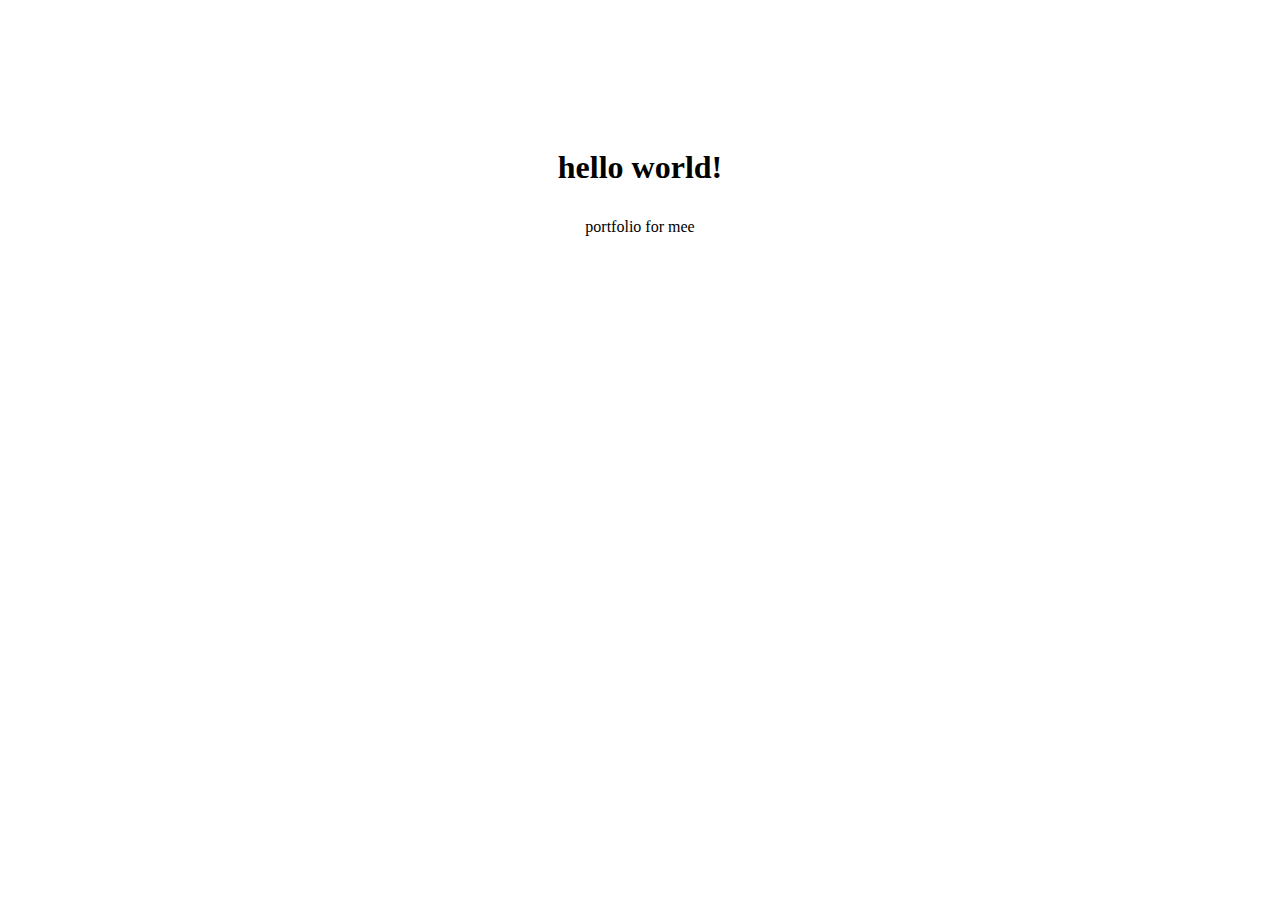
==== index.html @ bfde01d6 "inital commit -meredith" ====
<!DOCTYPE html>
<html lang ="en">
    <head>
        <meta charset="utf-8">
        <meta http-equiv="X-UA-Compatible" content="IE=edge">
        <title>Github pages</title>
        <meta name="description" content="">
        <meta name="viewport" content="width=device-width, initial-scale=1">
        <link rel="stylesheet" href="style.css">
    </head>
    <body>
       <h1>hello world!</h1>
        <p>portfolio for mee</p>        
        <script src="" async defer></script>
    </body>
</html>
---- style.css ----
body {
    margin: 0;
    padding: 0;
    text-align: center;

}

h1 {
    padding-top: 4em;

}

p {
    margin: 2em 0;
}
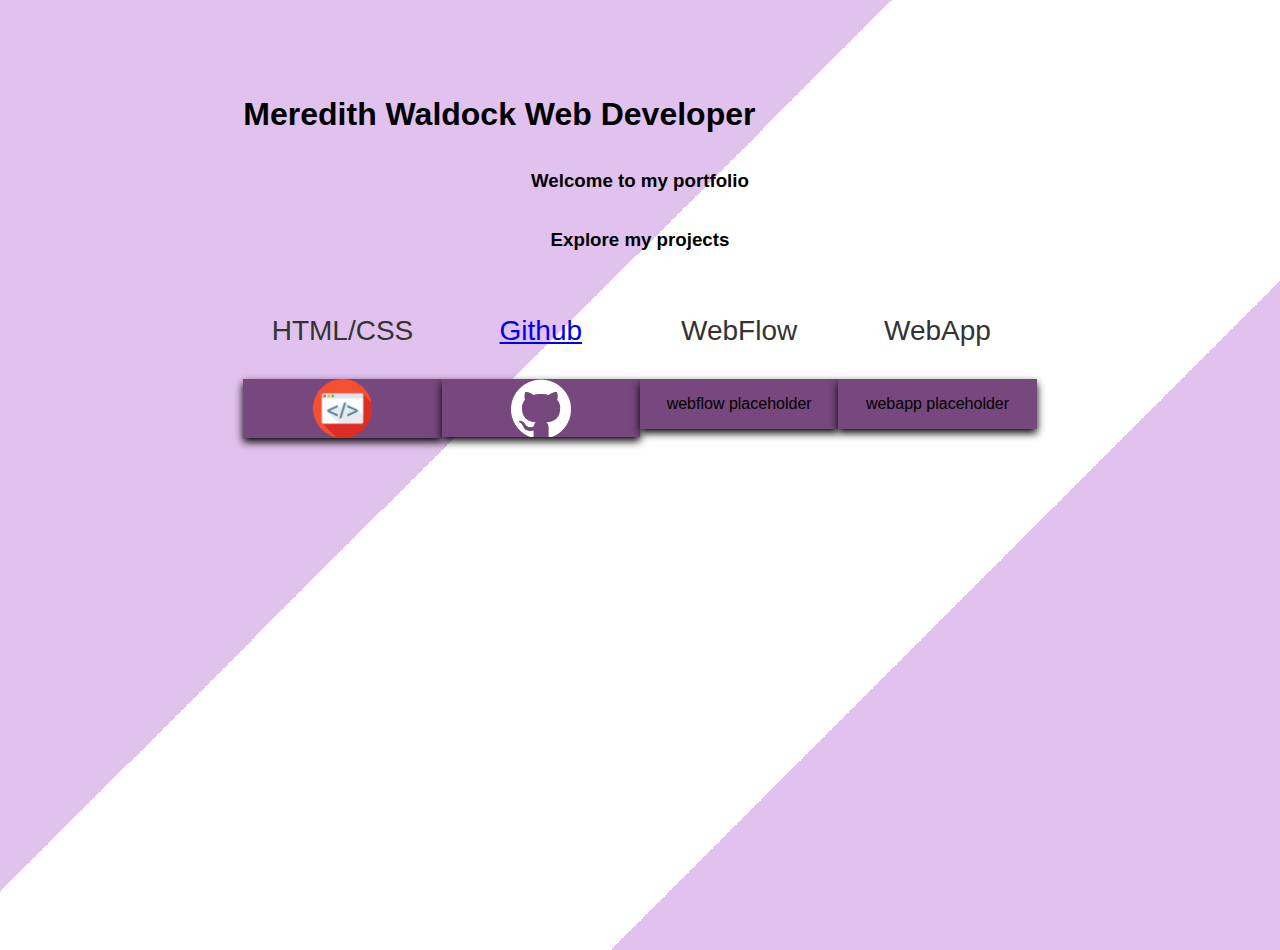
==== commit d2b04138: "Added images folder and updated contents in index.html and styles.css -Meredith W." ====
--- a/index.html
+++ b/index.html
@@ -1,16 +1,63 @@
 <!DOCTYPE html>
-<html lang ="en">
-    <head>
-        <meta charset="utf-8">
-        <meta http-equiv="X-UA-Compatible" content="IE=edge">
-        <title>Github pages</title>
-        <meta name="description" content="">
-        <meta name="viewport" content="width=device-width, initial-scale=1">
-        <link rel="stylesheet" href="style.css">
-    </head>
-    <body>
-       <h1>hello world!</h1>
-        <p>portfolio for mee</p>        
-        <script src="" async defer></script>
-    </body>
-</html>
+<html lang="en">
+
+<head>
+  <meta charset="utf-8">
+  <title>Github pages</title>
+  <meta name="viewport" content="width=device-width, initial-scale=1.0">
+  <meta http-eqive="X-UA-Compatible" content="ie-edge">
+  <link rel="stylesheet" href="normalize.css">
+  <link rel="stylesheet" href="styles.css">
+</head>
+
+<body>
+
+  <div class="grid">
+    <div class="content">
+      <h1 class="brand-row">Meredith Waldock Web Developer</h1>
+      <h3 class="welcome">Welcome to my portfolio</h3>
+      <h3>Explore my projects</h3>
+
+      <main>
+        <section class="project-grid grid-project-link">
+          <div class="HTML-project-link">
+            <div class="project-link-title">
+              HTML/CSS
+            </div>
+            <div class="project-link-box">
+              <img class="html" src="images/GitHub-Logos/html.png" style="width:30%">
+            </div>
+          </div>
+          <div class="GIT-project-link">
+            <div class="project-link-title">
+              <a href="https://github.com/meredithw22" target="_blank">Github</a>
+            </div>
+            <div class="project-link-box">
+              <img class="invertocat" src="images/GitHub-Logos/github-mark-white.png" alt="github logo"
+                style="width:30%">
+            </div>
+          </div>
+          <div class="WB-project-link">
+            <div class="project-link-title">
+              WebFlow
+            </div>
+            <div class="project-link-box">
+              <p>webflow placeholder</p>
+            </div>
+          </div>
+          <div class="WEB-project-link">
+            <div class="project-link-title">
+              WebApp
+            </div>
+            <div class="project-link-box">
+              <p>webapp placeholder</p>
+            </div>
+          </div>
+        </section>
+      </main>
+    </div>
+  </div>
+  <script src="" async defer></script>
+</body>
+
+</html>--- a/styles.css
+++ b/styles.css
@@ -0,0 +1,171 @@
+
+.grid {
+    display: grid;
+    grid-template-columns: repeat(6,1fr);
+    height: 100vh;
+    gap: 20px;
+    padding: 0 40px;
+    grid-template-areas: ". content content content content .";
+    margin: 0;
+    font-family: Verdana, Geneva, Tahoma, sans-serif;
+    padding-bottom: 50px; 
+    background: linear-gradient(135deg, #E1C1ED 40%, #ffffff 20%, #ffffff 70%, #E1C1ED 5%);
+    /* Start #5cbcb0 from 0 and end at 5%, Start #fff at 5% and end at 15%, Start #5cbcb0 again at 15% and end at 100% */
+    background-repeat: no-repeat; /* To avoid multiple instances */
+}
+
+.content {
+grid-area: content;
+max-width: 1000px;
+width: 100%;
+}
+
+.content h1 {
+    margin-top: 3em;
+}
+
+.content h3 {
+    margin-top: 2em;
+    text-align: center;
+}
+
+.brand-row{
+display: flex;
+text-align:center;
+}
+
+.welcome{
+    text-align: center;
+}
+
+.project-grid {
+    display: grid;
+    grid-auto-columns: 1fr;
+    grid-template-rows: 1fr;
+    grid-template-areas: 'HTML GIT JS WEB';
+
+}
+
+.grid-project-link {
+    margin-top: 4rem;
+}
+
+.project-link{
+    margin: 2rem;
+    justify-content: center;
+}
+
+
+.project-link-title {
+    text-align:center;
+    font-size: 1.75rem;
+    color: #333;
+    margin-bottom: 2rem;
+}
+.img.invertocat {
+    width: 50%;
+    display: block;
+    margin-left: auto;
+    margin-right: auto;
+   
+}
+.project-link-box {
+    display: flex;
+    justify-content: center;
+    align-items: center;
+    width:100%;
+    transition: 0.3s;
+    text-overflow: ellipsis;
+    background-color: #76487D;
+    box-shadow: 0 4px 8px 0 rgba(0,0,0,1);
+    
+}
+
+.project-link-box:hover {
+    box-shadow: 0 8px 16px 0 rgba(0,0,0,0.2);
+}
+
+
+@media (max-width:1200px) {
+.grid {
+    grid-template-columns: 1fr;
+    grid-template-areas: "content";
+    height:fit-content;
+}
+
+
+.grid-project-link {
+        grid-template-columns: 1fr;
+        grid-template-areas: "content";
+        margin-top: 2px;
+        margin-left:2px;
+        margin-right:2px;
+        margin-bottom: 3px;
+        
+        
+    }
+.project-link-box {
+        margin-top: 2px;
+        margin-left:2px;
+        margin-right:2px;
+        justify-self: center;
+}
+
+    .project-link-title {
+        margin-top: 0.5em;
+        margin-left:0;
+        justify-self: center;
+    }
+    
+
+}
+
+/* media queries for desktop, tablet, and phone */
+
+@media (max-width:1000px) {
+
+    .project-link-box {
+        grid-template-columns: 1fr;
+        grid-template-areas: "HTML GIT JS WEBAPP";
+        
+    }
+}
+
+@media (max-width:800px) {
+   
+    .project-grid {
+        grid-template-rows: 1;
+    }
+
+    .project-link-box {
+        margin-top:2px;
+        
+    }
+    
+    .h1.brand-row {
+        font-size: 2rem;
+        text-align: center;
+    }
+    .h3.welcome {
+        font-size:1em;
+    }
+
+}
+
+@media (max-width:500px) {
+
+    .h1.brand-row {
+        font-size: 2rem;
+        margin-left:0;
+        
+    }
+    .h3.welcome {
+        font-size:1rem;
+        margin-bottom:1px;
+    }
+
+    .project-link-box{
+        font-size:1.25rem;
+        
+    }
+}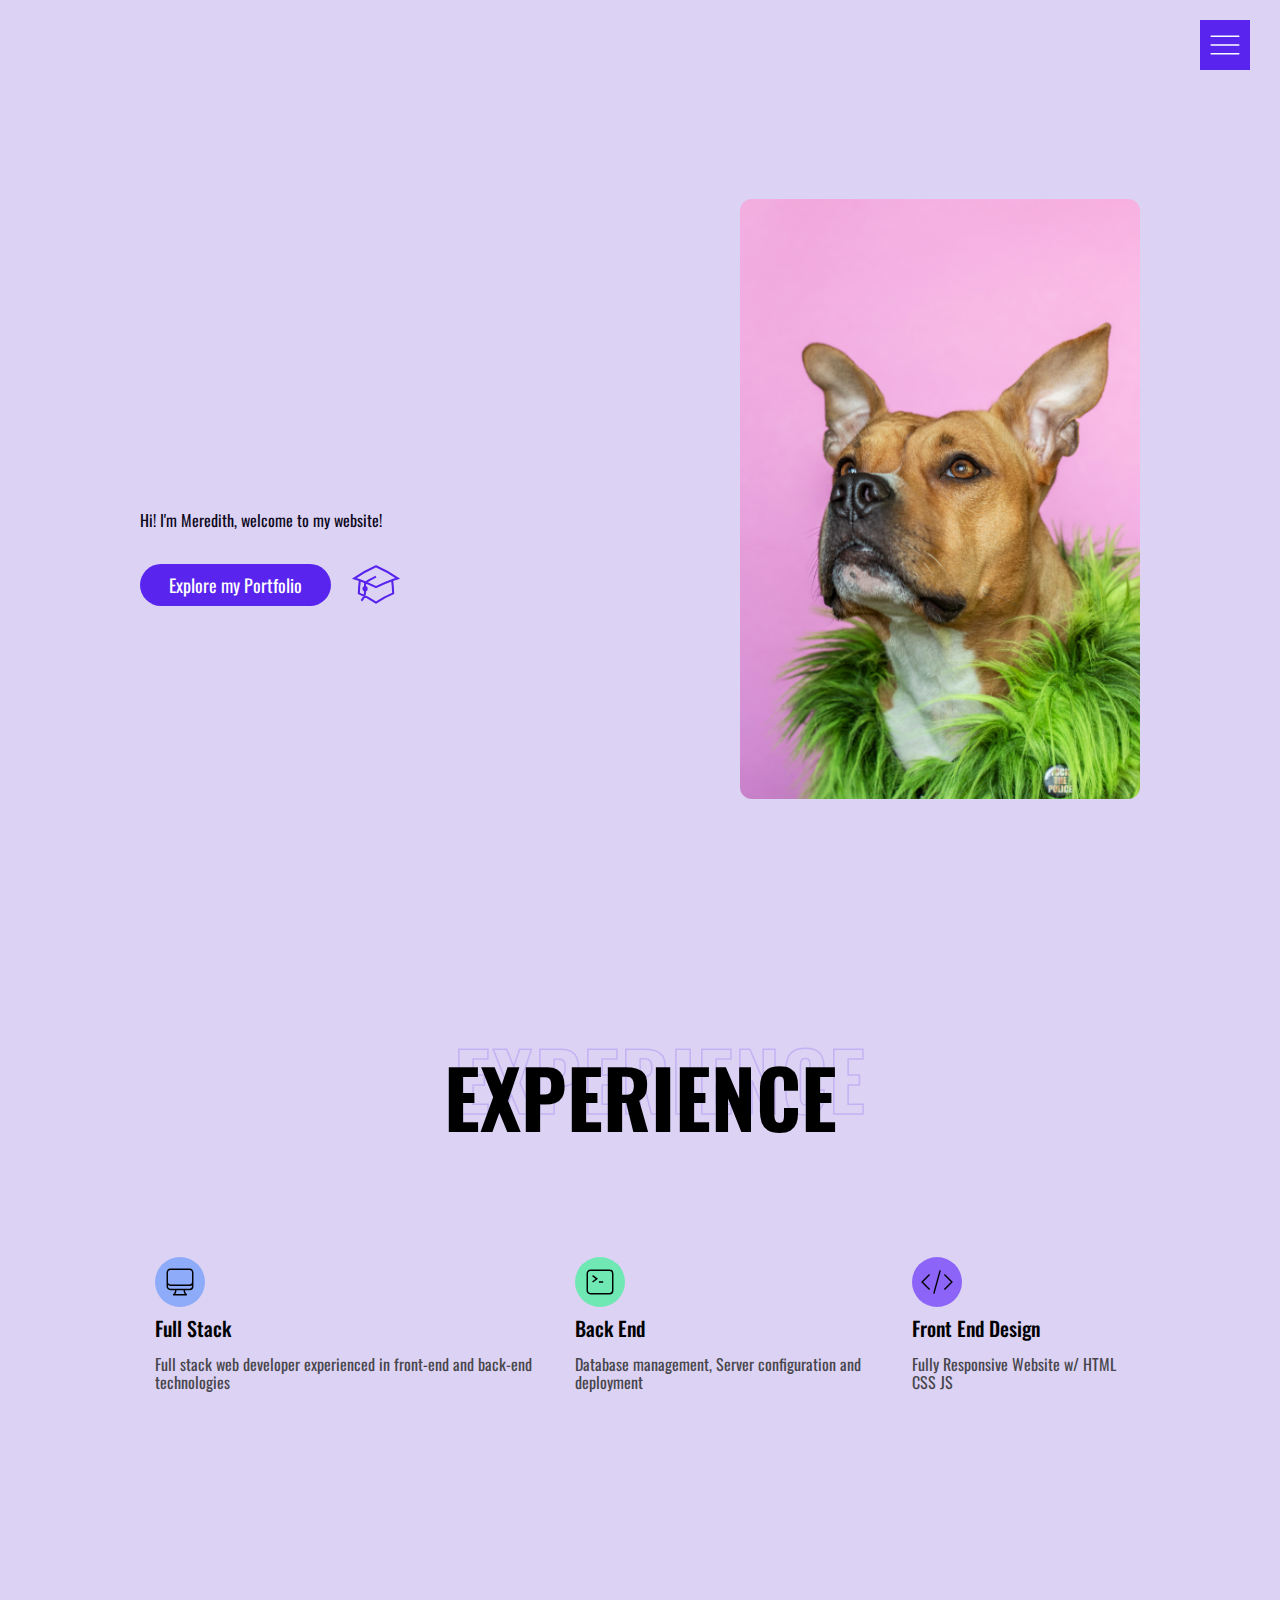
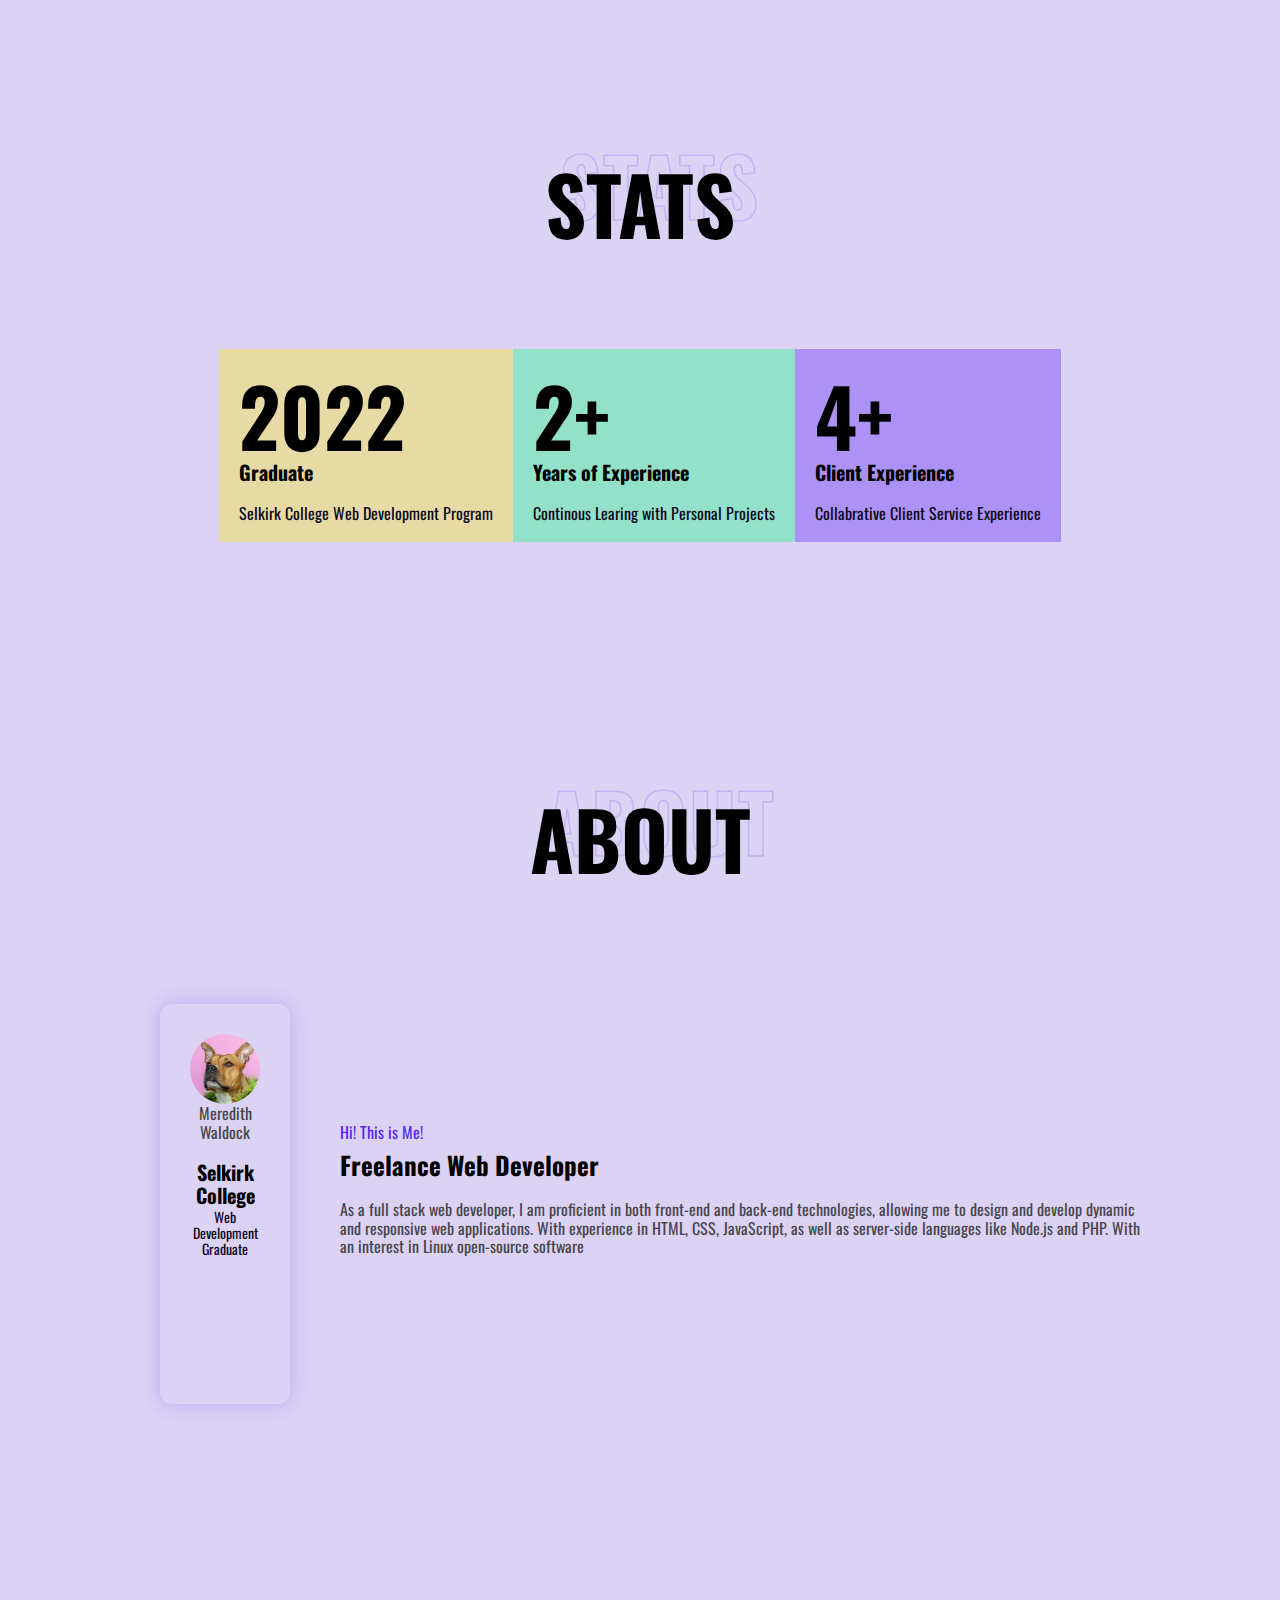
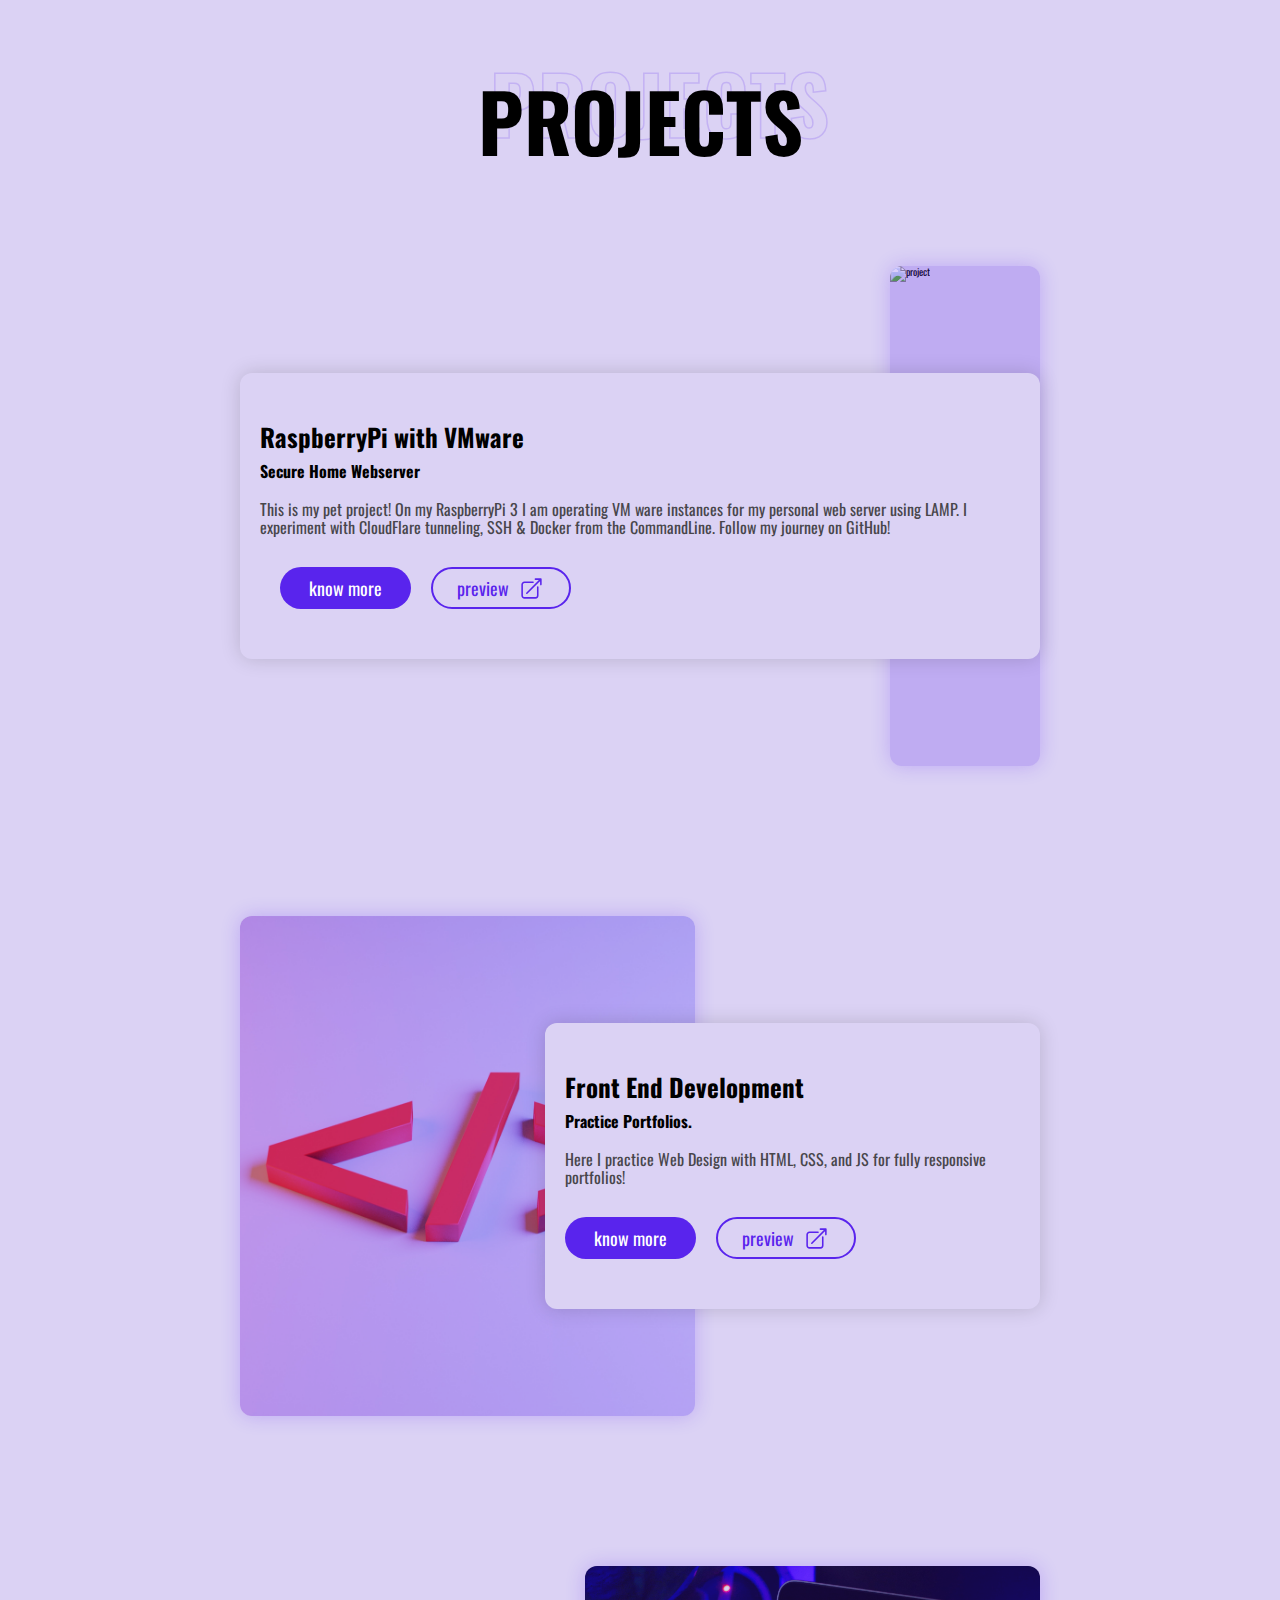
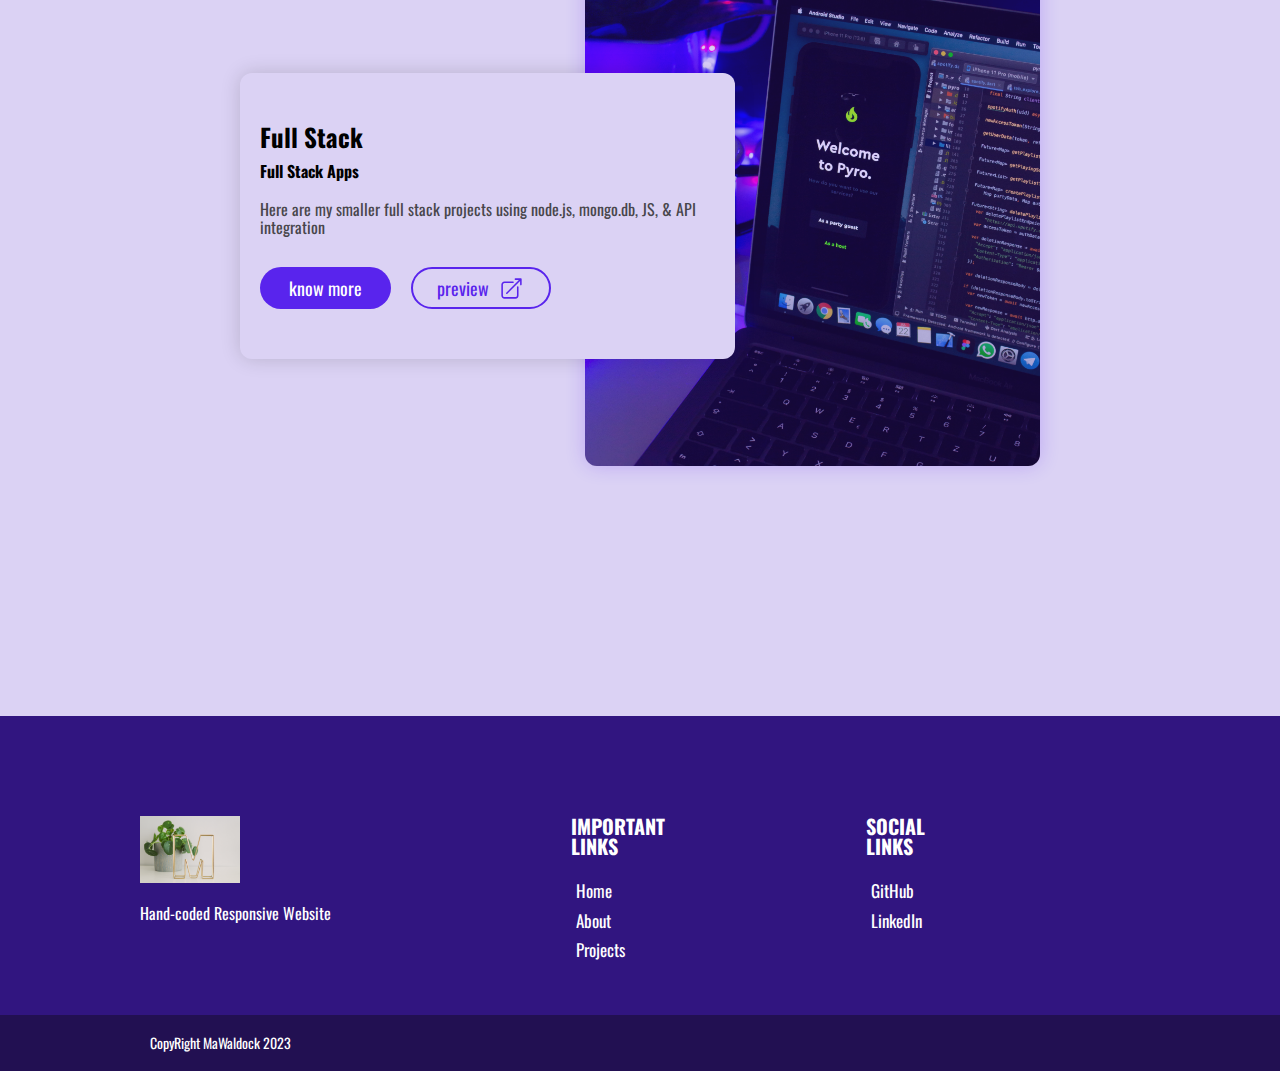
==== commit ef79291a: "updated index.html-meredith" ====
--- a/index.html
+++ b/index.html
@@ -1,63 +1,354 @@
 <!DOCTYPE html>
 <html lang="en">
-
-<head>
-  <meta charset="utf-8">
-  <title>Github pages</title>
+ <head>
+  <meta charset="UTF-8">
+  <meta http-equiv="X-UA-Compatible" content="IE=edge">
   <meta name="viewport" content="width=device-width, initial-scale=1.0">
-  <meta http-eqive="X-UA-Compatible" content="ie-edge">
+  <title>MW Portfolio Website</title>
   <link rel="stylesheet" href="normalize.css">
   <link rel="stylesheet" href="styles.css">
-</head>
-
-<body>
-
-  <div class="grid">
-    <div class="content">
-      <h1 class="brand-row">Meredith Waldock Web Developer</h1>
-      <h3 class="welcome">Welcome to my portfolio</h3>
-      <h3>Explore my projects</h3>
-
-      <main>
-        <section class="project-grid grid-project-link">
-          <div class="HTML-project-link">
-            <div class="project-link-title">
-              HTML/CSS
-            </div>
-            <div class="project-link-box">
-              <img class="html" src="images/GitHub-Logos/html.png" style="width:30%">
-            </div>
-          </div>
-          <div class="GIT-project-link">
-            <div class="project-link-title">
-              <a href="https://github.com/meredithw22" target="_blank">Github</a>
-            </div>
-            <div class="project-link-box">
-              <img class="invertocat" src="images/GitHub-Logos/github-mark-white.png" alt="github logo"
-                style="width:30%">
-            </div>
-          </div>
-          <div class="WB-project-link">
-            <div class="project-link-title">
-              WebFlow
-            </div>
-            <div class="project-link-box">
-              <p>webflow placeholder</p>
-            </div>
-          </div>
-          <div class="WEB-project-link">
-            <div class="project-link-title">
-              WebApp
-            </div>
-            <div class="project-link-box">
-              <p>webapp placeholder</p>
-            </div>
-          </div>
-        </section>
-      </main>
-    </div>
+ </head>
+ 
+ 
+ 
+ <!-- Navigation Section -->
+ <section id="navigation">
+  <div class="nav-icon">
+   <svg xmlns="http://www.w3.org/2000/svg" fill="none" viewBox="0 0 24 24" stroke-width="1" stroke="currentColor" class="w-6 h-6">
+    <path stroke-linecap="round" stroke-linejoin="round" d="M3.75 6.75h16.5M3.75 12h16.5m-16.5 5.25h16.5" />
+   </svg>
   </div>
-  <script src="" async defer></script>
-</body>
-
+ </section>
+ <section id="nav-content">
+  <div class="close-btn">
+   <svg xmlns="http://www.w3.org/2000/svg" fill="none" viewBox="0 0 24 24" stroke-width="2" stroke="currentColor" class="w-6 h-6">
+    <path stroke-linecap="round" stroke-linejoin="round" d="M6 18L18 6M6 6l12 12" />
+   </svg>
+  </div>
+  <div class="wrapper">
+   <h2 class="section-heading" data-outline="Menu">Menu</h2>
+   <nav>
+    <ul>
+     <li><a data-text="Home" href="index.">Home</a></li>
+     <li><a data-text="About" href="index.html#about">About</a></li>
+     <li><a data-text="Projects" href="index.html#projects">Projects</a></li>
+     <!-- <li><a data-text="Testimonals  " href="./portfolio.html#testimonial">Testimonals</a></li> -->
+     <!-- <li><a data-text="Contact" href="./contact.html">Contact</a></li> -->
+    </ul>
+   </nav>
+  </div>
+ </section>
+ <!-- End Navigation -->
+
+
+ <body>
+  <!-- Scroll to Top Button -->
+  <div class="scroll-top">
+   <svg xmlns="http://www.w3.org/2000/svg" fill="none" viewBox="0 0 24 24" stroke-width="1.5" stroke="currentColor" class="w-6 h-6">
+    <path stroke-linecap="round" stroke-linejoin="round" d="M8.25 6.75L12 3m0 0l3.75 3.75M12 3v18" />
+   </svg>
+  </div>
+  <!-- End Scroll to Top Button -->
+
+
+  <!-- hero section -->
+  <section id="hero">
+   <div class="container">
+    <div class="left">
+     <p class="subheading">Meredith Waldock</p>
+     <h2 class="heading">
+      <div class="wrapper">
+       <span>Web</span>
+      </div>
+      <div class="wrapper">
+       <span>Developer</span>
+      </div>
+     </h2>
+     <p class="desc">Hi! I'm Meredith, welcome to my website!</p>
+     <div class="buttons">
+      <a href="#" class="primary-btn">Explore my Portfolio</a>
+      <a href="#">
+       <svg xmlns="http://www.w3.org/2000/svg" fill="none" viewBox="0 0 24 24" strokeWidth={1} stroke="currentColor" className="w-6 h-6">
+        <path strokeLinecap="round" strokeLinejoin="round" d="M4.26 10.147a60.436 60.436 0 00-.491 6.347A48.627 48.627 0 0112 20.904a48.627 48.627 0 018.232-4.41 60.46 60.46 0 00-.491-6.347m-15.482 0a50.57 50.57 0 00-2.658-.813A59.905 59.905 0 0112 3.493a59.902 59.902 0 0110.399 5.84c-.896.248-1.783.52-2.658.814m-15.482 0A50.697 50.697 0 0112 13.489a50.702 50.702 0 017.74-3.342M6.75 15a.75.75 0 100-1.5.75.75 0 000 1.5zm0 0v-3.675A55.378 55.378 0 0112 8.443m-7.007 11.55A5.981 5.981 0 006.75 15.75v-1.5" />
+       </svg>
+     </div>
+    </div>
+    <div class="right">
+     <img src="dogportrait.jpg" alt="dog portrait">
+    </div>
+   </div>
+  </section>
+  <!-- end of hero section -->
+
+
+  <!-- Experience Section -->
+  <section id="experience">
+   <div class="container">
+    <h2 class="section-heading" data-outline="Experience">Experience</h2>
+    <div class="all-items">
+     <div class="item">
+      <div class="icon">
+       <svg xmlns="http://www.w3.org/2000/svg" fill="none" viewBox="0 0 24 24" stroke-width="1" stroke="currentColor" class="w-6 h-6">
+        <path stroke-linecap="round" stroke-linejoin="round" d="M9 17.25v1.007a3 3 0 01-.879 2.122L7.5 21h9l-.621-.621A3 3 0 0115 18.257V17.25m6-12V15a2.25 2.25 0 01-2.25 2.25H5.25A2.25 2.25 0 013 15V5.25m18 0A2.25 2.25 0 0018.75 3H5.25A2.25 2.25 0 003 5.25m18 0V12a2.25 2.25 0 01-2.25 2.25H5.25A2.25 2.25 0 013 12V5.25" />
+       </svg>
+      </div>
+      <h3 class="item-heading">Full Stack</h3>
+      <p class="item-desc">Full stack web developer experienced in front-end and back-end technologies </p>
+     </div>
+     <div class="item">
+      <div class="icon">
+       <svg xmlns="http://www.w3.org/2000/svg" fill="none" viewBox="0 0 24 24" strokeWidth={1.5} stroke="currentColor" className="w-6 h-6">
+        <path strokeLinecap="round" strokeLinejoin="round" d="M6.75 7.5l3 2.25-3 2.25m4.5 0h3m-9 8.25h13.5A2.25 2.25 0 0021 18V6a2.25 2.25 0 00-2.25-2.25H5.25A2.25 2.25 0 003 6v12a2.25 2.25 0 002.25 2.25z" />
+       </svg>
+      </div>
+      <h3 class="item-heading">Back End</h3>
+      <p class="item-desc">Database management, Server configuration and deployment </p>
+     </div>
+     <div class="item">
+      <div class="icon">
+       <svg xmlns="http://www.w3.org/2000/svg" fill="none" viewBox="0 0 24 24" strokeWidth={1.5} stroke="currentColor" className="w-6 h-6">
+        <path strokeLinecap="round" strokeLinejoin="round" d="M17.25 6.75L22.5 12l-5.25 5.25m-10.5 0L1.5 12l5.25-5.25m7.5-3l-4.5 16.5" />
+       </svg>
+      </div>
+      <h3 class="item-heading">Front End Design</h3>
+      <p class="item-desc">Fully Responsive Website w/ HTML CSS JS</p>
+     </div>
+    </div>
+   </div>
+  </section>
+  <!-- End of Experience Section -->
+
+
+  <!-- Testimonal Section -->
+  <!-- <section id="testimonial">
+   <div class="container">
+    <h1 class="section-heading" data-outline="Testimonial">Testimonial</h1>
+    <div class="all-items">
+     <div class="item">
+      <div class="img">
+       <img src="/practiceportfolio/dogportrait.jpg" alt="dog">
+      </div>
+      <h3 class="testimonial-heading">Tailor</h3>
+      <p class="testimonial-subheading">Lorem ipsum dolor sit amet consectetur adipisicing elit. Doloremque prae!</p>
+      <div class="icon">
+       <svg xmlns="http://www.w3.org/2000/svg" fill="none" viewBox="0 0 24 24" strokeWidth={1.5} stroke="currentColor" className="w-6 h-6">
+        <path strokeLinecap="round" strokeLinejoin="round" d="M7.5 8.25h9m-9 3H12m-9.75 1.51c0 1.6 1.123 2.994 2.707 3.227 1.129.166 2.27.293 3.423.379.35.026.67.21.865.501L12 21l2.755-4.133a1.14 1.14 0 01.865-.501 48.172 48.172 0 003.423-.379c1.584-.233 2.707-1.626 2.707-3.228V6.741c0-1.602-1.123-2.995-2.707-3.228A48.394 48.394 0 0012 3c-2.392 0-4.744.175-7.043.513C3.373 3.746 2.25 5.14 2.25 6.741v6.018z" />
+       </svg>
+      </div>
+     </div>
+     <div class="item">
+      <div class="img">
+       <img src="/practiceportfolio/dogportrait.jpg" alt="dog">
+      </div>
+      <h3 class="testimonial-heading">Tailor</h3>
+      <p class="testimonial-subheading">Lorem ipsum dolor sit amet consectetur adipisicing elit. Doloremque prae!</p>
+      <div class="icon">
+       <svg xmlns="http://www.w3.org/2000/svg" fill="none" viewBox="0 0 24 24" strokeWidth={1.5} stroke="currentColor" className="w-6 h-6">
+        <path strokeLinecap="round" strokeLinejoin="round" d="M7.5 8.25h9m-9 3H12m-9.75 1.51c0 1.6 1.123 2.994 2.707 3.227 1.129.166 2.27.293 3.423.379.35.026.67.21.865.501L12 21l2.755-4.133a1.14 1.14 0 01.865-.501 48.172 48.172 0 003.423-.379c1.584-.233 2.707-1.626 2.707-3.228V6.741c0-1.602-1.123-2.995-2.707-3.228A48.394 48.394 0 0012 3c-2.392 0-4.744.175-7.043.513C3.373 3.746 2.25 5.14 2.25 6.741v6.018z" />
+       </svg>
+      </div>
+     </div>
+     <div class="item">
+      <div class="img">
+       <img src="/practiceportfolio/dogportrait.jpg" alt="dog">
+      </div>
+      <h3 class="testimonial-heading">Tailor</h3>
+      <p class="testimonial-subheading">Lorem ipsum dolor sit amet consectetur adipisicing elit. Doloremque prae!</p>
+      <div class="icon">
+       <svg xmlns="http://www.w3.org/2000/svg" fill="none" viewBox="0 0 24 24" strokeWidth={1.5} stroke="currentColor" className="w-6 h-6">
+        <path strokeLinecap="round" strokeLinejoin="round" d="M7.5 8.25h9m-9 3H12m-9.75 1.51c0 1.6 1.123 2.994 2.707 3.227 1.129.166 2.27.293 3.423.379.35.026.67.21.865.501L12 21l2.755-4.133a1.14 1.14 0 01.865-.501 48.172 48.172 0 003.423-.379c1.584-.233 2.707-1.626 2.707-3.228V6.741c0-1.602-1.123-2.995-2.707-3.228A48.394 48.394 0 0012 3c-2.392 0-4.744.175-7.043.513C3.373 3.746 2.25 5.14 2.25 6.741v6.018z" />
+       </svg>
+      </div>
+     </div>
+    </div>
+    </h1>
+   </div>
+  </section> -->
+  <!-- End of Testimonal Section -->
+
+
+  <!-- Start of Stat Section -->
+  <section id="stats">
+   <div class="container">
+    <h2 class="section-heading" data-outline="Stats">Stats</h2>
+    <div class="all-items">
+     <div class="item">
+      <h2 class="number">2022</h2>
+      <h3 class="stats-sub-heading">Graduate</h3>
+      <p>Selkirk College Web Development Program</p>
+     </div>
+     <div class="item">
+      <h2 class="number">2+</h2>
+      <h3 class="stats-sub-heading">Years of Experience</h3>
+      <p>Continous Learing with Personal Projects</p>
+     </div>
+     <div class="item">
+      <h2 class="number">4+</h2>
+      <h3 class="stats-sub-heading">Client Experience</h3>
+      <p>Collabrative Client Service Experience</p>
+     </div>
+    </div>
+   </div>
+  </section>
+  <!-- End of Stat Section -->
+
+
+  <!-- About Section -->
+  <section id="about">
+   <div class="container">
+    <h2 class="section-heading" data-outline="about">About</h2>
+    <div class="wrapper">
+     <div class="left">
+      <div class="card">
+       <div class="img">
+        <img src="dogportrait.jpg" alt="dog">
+       </div>
+       <p class="card-desc">Meredith Waldock </p>
+       <h3 class="card-name">Selkirk College</h3>
+       <p class="card-sub-title">Web Development Graduate</p>
+      </div>
+     </div>
+     <div class="right">
+      <p class="subheading">Hi! This is Me! </p>
+      <h2 class="slogan">Freelance Web Developer</h2>
+      <p class="right-text">As a full stack web developer, I am proficient in both front-end and back-end technologies, allowing me to design and develop dynamic and responsive web applications. With experience in HTML, CSS, JavaScript, as well as server-side languages like Node.js and PHP. With an interest in Linux open-source software </p>
+      <div class="buttons">
+       <!-- <a href="#" class="primary-btn">Download Resume</a> -->
+       <!-- TODO Add link to resume download -->
+       <!-- <a href="#" class="primary-btn outline">Hire Me</a> -->
+      </div>
+     </div>
+    </div>
+   </div>
+  </section>
+  <!-- End of About Section -->
+
+
+  <!-- Projects Sections -->
+  <section id="projects">
+   <div class="container">
+    <h2 class="section-heading" data-outline="Projects">Projects</h2>
+    <div class="all-items">
+     <div class="item">
+      <div class="left">
+       <div class="img">
+        <img src="rasppi.jpg" alt="project">
+       </div>
+      </div>
+      <div class="right">
+       <h2 class="project-title">RaspberryPi with VMware</h2>
+       <h3 class="project-sub-title">Secure Home Webserver</h3>
+       <p class="project-desc">This is my pet project! On my RaspberryPi 3 I am operating VM ware instances for my personal web server using LAMP. I experiment with CloudFlare tunneling, SSH & Docker from the CommandLine. Follow my journey on GitHub!</p>
+       <div class="buttons">
+        <a href="https://github.com/meredithw22" class="primary-btn">know more</a>
+        <a href="https://github.com/meredithw22" class="primary-btn outline external-link">
+         <span>preview</span>
+         <svg xmlns="http://www.w3.org/2000/svg" fill="none" viewBox="0 0 24 24" stroke-width="1.5" stroke="currentColor" class="w-6 h-6">
+          <path stroke-linecap="round" stroke-linejoin="round" d="M13.5 6H5.25A2.25 2.25 0 003 8.25v10.5A2.25 2.25 0 005.25 21h10.5A2.25 2.25 0 0018 18.75V10.5m-10.5 6L21 3m0 0h-5.25M21 3v5.25" />
+         </svg>
+        </a>
+       </div>
+      </div>
+     </div>
+     <div class="item">
+      <div class="left">
+       <div class="img">
+        <img src="frontend.jpg" alt="project">
+       </div>
+      </div>
+      <div class="right">
+       <h2 class="project-title">Front End Development</h2>
+       <h3 class="project-sub-title">Practice Portfolios.</h3>
+       <p class="project-desc">Here I practice Web Design with HTML, CSS, and JS for fully responsive portfolios!</p>
+       <div class="buttons">
+        <a href="https://github.com/meredithw22" class="primary-btn">know more</a>
+        <a href="https://github.com/meredithw22" class="primary-btn outline external-link">
+         <span>preview</span>
+         <svg xmlns="http://www.w3.org/2000/svg" fill="none" viewBox="0 0 24 24" stroke-width="1.5" stroke="currentColor" class="w-6 h-6">
+          <path stroke-linecap="round" stroke-linejoin="round" d="M13.5 6H5.25A2.25 2.25 0 003 8.25v10.5A2.25 2.25 0 005.25 21h10.5A2.25 2.25 0 0018 18.75V10.5m-10.5 6L21 3m0 0h-5.25M21 3v5.25" />
+         </svg>
+        </a>
+       </div>
+      </div>
+     </div>
+     <div class="item">
+      <div class="left">
+       <div class="img">
+        <img src="project-3.jpg" alt="project">
+       </div>
+      </div>
+      <div class="right">
+       <h2 class="project-title">Full Stack</h2>
+       <h3 class="project-sub-title">Full Stack Apps</h3>
+       <p class="project-desc">Here are my smaller full stack projects using node.js, mongo.db, JS, & API integration</p>
+       <div class="buttons">
+        <a href="/miniprojects/calculator.html" class="primary-btn">know more</a>
+        <a href="https://github.com/meredithw22" class="primary-btn outline external-link">
+         <span>preview</span>
+         <svg xmlns="http://www.w3.org/2000/svg" fill="none" viewBox="0 0 24 24" stroke-width="1.5" stroke="currentColor" class="w-6 h-6">
+          <path stroke-linecap="round" stroke-linejoin="round" d="M13.5 6H5.25A2.25 2.25 0 003 8.25v10.5A2.25 2.25 0 005.25 21h10.5A2.25 2.25 0 0018 18.75V10.5m-10.5 6L21 3m0 0h-5.25M21 3v5.25" />
+         </svg>
+        </a>
+       </div>
+      </div>
+     </div>
+    </div>
+   </div>
+  </section>
+  <!-- End of Projects Section-->
+
+
+  <!-- Footer Section -->
+  <section id="footer">
+   <div class="container">
+    <footer>
+     <div class="col-1">
+      <div class="logo">
+       <a href="logo" alt="logo">
+        <img src="logo.jpg" alt="logo">
+       </a>
+      </div>
+      <p>Hand-coded Responsive Website</p>
+     </div>
+     <div class="col-2">
+      <h2 class="column-heading">Important <br>Links </h2>
+      <ul>
+       <li><a href="#hero">Home</a></li>
+       <li><a href="#about">About</a></li>
+       <!-- <li><a href="#testimonial">Testimonial</a></li> -->
+       <li><a href="#projects">Projects</a></li>
+       <!-- <li><a data-text="Contact" href="./contact.html">Contact</a></li> -->
+      </ul>
+     </div>
+     
+     <!-- <div class="col-3">
+      <h2 class="column-heading">Contact <br>Info </h2>
+      <ul>
+        <li><a data-text="Contact" href="./contact.html">Contact Me</a></li>
+       <li><a href="#">+122344545</a></li> -->
+       <!-- <li><a href="#">Vancouver, Canada</a></li>
+      </ul>
+     </div> --> 
+     
+     <div class="col-3">
+      <h2 class="column-heading">Social <br> Links </h2>
+      <ul>
+       <!-- <li><a href="#">FB</a></li>
+       <li><a href="#">TW</a></li> -->
+       <li><a href="https://github.com/meredithw22">GitHub</a></li>
+       <li><a href="https://www.linkedin.com/in/meredith-waldock/">LinkedIn</a></li>
+      </ul>
+    </footer>
+   </div>
+  </section>
+  <section id="copyright">
+   <div class="container">
+    <p>CopyRight MaWaldock 2023</p>
+   </div>
+  </section>
+  <!-- End of Footer Section -->
+
+  <!-- JS script link -->
+  <script src="./main.js"></script>
+ </body>
 </html>--- a/styles.css
+++ b/styles.css
@@ -1,171 +1,1212 @@
-
-.grid {
-    display: grid;
-    grid-template-columns: repeat(6,1fr);
-    height: 100vh;
-    gap: 20px;
-    padding: 0 40px;
-    grid-template-areas: ". content content content content .";
-    margin: 0;
-    font-family: Verdana, Geneva, Tahoma, sans-serif;
-    padding-bottom: 50px; 
-    background: linear-gradient(135deg, #E1C1ED 40%, #ffffff 20%, #ffffff 70%, #E1C1ED 5%);
-    /* Start #5cbcb0 from 0 and end at 5%, Start #fff at 5% and end at 15%, Start #5cbcb0 again at 15% and end at 100% */
-    background-repeat: no-repeat; /* To avoid multiple instances */
-}
-
-.content {
-grid-area: content;
-max-width: 1000px;
-width: 100%;
-}
-
-.content h1 {
-    margin-top: 3em;
-}
-
-.content h3 {
-    margin-top: 2em;
-    text-align: center;
-}
-
-.brand-row{
-display: flex;
-text-align:center;
-}
-
-.welcome{
-    text-align: center;
-}
-
-.project-grid {
-    display: grid;
-    grid-auto-columns: 1fr;
-    grid-template-rows: 1fr;
-    grid-template-areas: 'HTML GIT JS WEB';
-
-}
-
-.grid-project-link {
-    margin-top: 4rem;
-}
-
-.project-link{
-    margin: 2rem;
-    justify-content: center;
-}
-
-
-.project-link-title {
-    text-align:center;
-    font-size: 1.75rem;
-    color: #333;
-    margin-bottom: 2rem;
-}
-.img.invertocat {
-    width: 50%;
-    display: block;
-    margin-left: auto;
-    margin-right: auto;
-   
-}
-.project-link-box {
-    display: flex;
-    justify-content: center;
-    align-items: center;
-    width:100%;
-    transition: 0.3s;
-    text-overflow: ellipsis;
-    background-color: #76487D;
-    box-shadow: 0 4px 8px 0 rgba(0,0,0,1);
-    
-}
-
-.project-link-box:hover {
-    box-shadow: 0 8px 16px 0 rgba(0,0,0,0.2);
-}
-
-
-@media (max-width:1200px) {
-.grid {
-    grid-template-columns: 1fr;
-    grid-template-areas: "content";
-    height:fit-content;
-}
-
-
-.grid-project-link {
-        grid-template-columns: 1fr;
-        grid-template-areas: "content";
-        margin-top: 2px;
-        margin-left:2px;
-        margin-right:2px;
-        margin-bottom: 3px;
-        
-        
-    }
-.project-link-box {
-        margin-top: 2px;
-        margin-left:2px;
-        margin-right:2px;
-        justify-self: center;
-}
-
-    .project-link-title {
-        margin-top: 0.5em;
-        margin-left:0;
-        justify-self: center;
-    }
-    
-
-}
-
-/* media queries for desktop, tablet, and phone */
-
-@media (max-width:1000px) {
-
-    .project-link-box {
-        grid-template-columns: 1fr;
-        grid-template-areas: "HTML GIT JS WEBAPP";
-        
-    }
-}
-
-@media (max-width:800px) {
-   
-    .project-grid {
-        grid-template-rows: 1;
-    }
-
-    .project-link-box {
-        margin-top:2px;
-        
-    }
-    
-    .h1.brand-row {
-        font-size: 2rem;
-        text-align: center;
-    }
-    .h3.welcome {
-        font-size:1em;
-    }
-
-}
-
-@media (max-width:500px) {
-
-    .h1.brand-row {
-        font-size: 2rem;
-        margin-left:0;
-        
-    }
-    .h3.welcome {
-        font-size:1rem;
-        margin-bottom:1px;
-    }
-
-    .project-link-box{
-        font-size:1.25rem;
-        
-    }
+@import url('https://fonts.googleapis.com/css2?family=Oswald:wght@300;500&display=swap');
+
+/* Variables */
+:root {
+    --primary-color: #5924ed;
+    --secondary-black: #0d081a;
+    --secondary-gray: #48464b;
+    --body-bg: #dbd2f4;
+}
+
+/* Global Styles */
+* {
+    padding: 0;
+    margin: 0;
+    box-sizing: border-box;
+}
+
+html {
+    font-family: 'Oswald', sans-serif;
+    font-size: 10px;
+}
+
+body {
+    background-color: var(--body-bg);
+}
+
+img {
+    width: 100%;
+    height: 100%;
+    
+}
+
+.container .right img{
+    max-width: 400px;
+    overflow: hidden;
+    border-radius: 12px;
+}
+
+a {
+    color: black;
+    text-decoration: none;
+}
+
+section {
+    display: flex;
+    align-items: center;
+    justify-content: center;
+}
+
+.container {
+    width: 90%;
+    height: 100%;
+    margin: 0 auto;
+    max-width: 1000px;
+}
+
+p {
+    font-size: 1.6rem;
+    color: var(--secondary-black);
+}
+
+.section-heading {
+    font-size: clamp(2rem, 10vw, 8rem);
+    text-transform: uppercase;
+    font-family: 'Oswald';
+    text-align: center;
+    position: relative;
+    margin-bottom: 10rem;
+}
+
+.section-heading::before {
+    content: attr(data-outline);
+    position: absolute;
+    left: 2%;
+    top: -20%;
+    width: 100%;
+    
+    text-align: center;
+    text-transform: uppercase;
+    font-family: 'oswald';
+    letter-spacing: 0.2rem;
+    
+    color: transparent;
+    -webkit-text-stroke: 1.5px #5a24ed2f;
+    z-index: -1;
+}
+
+.buttons {
+	margin-top: 3rem;
+	display: flex;
+	align-items: center;
+	justify-content: flex-start;
+	gap: 2rem;
+}
+
+.primary-btn {
+    display: inline-block;
+    background-color: var(--primary-color);
+    color: white;
+    font-size: 1.8rem;
+    padding: 0.6em 1.6em;
+    border-radius: 50px;
+}
+
+.buttons .primary-btn.outline {
+	background-color: transparent;
+	border: 2px solid var(--primary-color);
+	color: var(--primary-color);
+}
+.buttons svg {
+	width: 50px;
+	color: var(--primary-color);
+}
+
+.buttons .primary-btn .outline{
+    background-color: transparent;
+    color: var(--primary-color);
+    border-radius: 50px;
+    border: 2px solid var(--primary-color);
+}
+
+/* Scroll to Top Button Styles */
+.scroll-top {
+    z-index: 100;
+    width: 60px;
+    height: 60px;
+    background-color: white;
+    position: fixed;
+    bottom: 10px;
+    right: 10px;
+    cursor: pointer;
+    border-radius: 6px;
+    /* display: flex; */
+    display: none;
+    align-items: center;
+    justify-content: center;
+    box-shadow: 0px 0px 20px rgba(71, 40, 182, 0.226);
+    transform: scale(0.9);
+    transform: 0.3 ease ease-in-out transform;
+
+}
+
+.scroll-top svg {
+    width: 50%;
+    color: black;
+    pointer-events: none;
+}
+
+/* Navigation Styles */
+#navigation {
+    position: fixed;
+    right: 30px;
+    top: 20px;
+    height: auto;
+    z-index: 100;
+}
+
+#navigation .nav-icon {
+    width: 50px;
+    height: 50px;
+    cursor: pointer;
+    background-color: var(--primary-color);
+    display: flex;
+    align-items: center;
+    justify-content: center;
+}
+
+#navigation .nav-icon svg {
+    color: white;
+    width: 80%;
+}
+
+#nav-content{
+    position: fixed;
+    right: 0;
+    width: 80%;
+    height: 100%;
+    max-width: 800px;
+    z-index: 100;
+    background-color: var(--secondary-black);
+    color: white;
+    display: flex;
+    align-items: center;
+    justify-content: center;
+    overflow: hidden;
+    transform: translateX(100%);
+    transition: 0.3s ease transform;
+}
+
+#nav-content.show {
+    transform: translateX(0);
+    box-shadow: -6px 0px 29px 7px #000000a3
+}
+
+#nav-content .section-heading {
+    text-align: left;
+    /* color: white; */
+}
+
+#nav-content .section-heading::before {
+    -webkit-text-stroke: 1.5px #afadad25;
+    text-align: left;
+}
+
+#nav-content .wrapper {
+    width: 70%;
+    position: relative;
+}
+
+#nav-content ul {
+    list-style: none;
+    text-align: left;
+}
+
+#nav-content ul li {
+    margin-bottom: 2rem;
+}
+
+#nav-content ul li a {
+    display: inline-block;
+    color: white;
+    width: 100%;
+    font-size: 5rem;
+    font-family: 'oswald', sans-serif;
+}
+
+#nav-content ul li a::after {
+    content: attr(data-text);
+    pointer-events: none;
+    position: absolute;
+    right: -150px;
+    bottom: 30%;
+    width: 100%;
+    color: transparent;
+    -webkit-text-stroke: 1.5px #afadad25;
+    opacity: 0;
+    z-index: -1;
+    text-align: center;
+    transform: rotate(90deg) scale(3);
+    transition: .3s ease;
+    transition-property: opacity, transform;
+}
+
+#nav-content ul li a:hover::after {
+    opacity: 1;
+    transform: scale(3) translateY(10px) rotate(90deg);
+}
+
+#nav-content .close-btn {
+    position: absolute;
+    left: 10px;
+    top: 10px;
+    color: white;
+    width: 40px;
+    height: 40px;
+    background-color: var(--primary-color);
+    display: flex;
+    align-items: center;
+    justify-content: center;
+    border-radius: 50%;
+    cursor: pointer;
+    transition: 0.3s ease background-color;
+}
+
+#nav-content .close-btn svg {
+    width:80%;
+}
+
+#nav-content .close-btn:hover {
+    background-color: crimson;
+}
+
+/* media queries */
+
+@media (max-width:800px) {
+    #navigation {
+        right: 10px;
+        top: 10px;
+    }
+    #nav-content nav ul li a::before {
+        display: none;
+    }
+    #nav-content .section-heading {
+        text-align: right;
+        margin-bottom: 5rem;
+    }
+    #nav-content .section-heading::before {
+        text-align: right;
+    }
+
+    #nav-content nav ul {
+        text-align: right;
+    }
+    #nav-content nav ul li a {
+        font-size: 2.5rem;
+    }
+    #nav-content .wrapper{
+        width:90%
+    }
+}
+
+/* End of Navigation Styles */
+
+/* Hero Section */
+
+#hero {
+    height: 100vh;
+    width: 100%;
+    padding-top: 10rem;
+    
+}
+
+#hero .container {
+    display: flex;
+    align-items: center;
+    justify-content: center;
+}
+
+#hero .container .left {
+    flex: 6;
+}
+
+#hero .container .right {
+    flex:8;
+}
+
+#hero .left .subheading {
+    font-size: 1.8rem;
+    font-weight: 500;
+    text-transform: uppercase;
+    color: var(--primary-color);
+    opacity: 0;
+    animation: fade .3s ease-in forwards;
+    animation-delay: 1s;
+}
+
+#hero .left .heading {
+    font-size: 6rem;
+	font-family: 'Oswald';
+	font-weight: 900;
+	/* max-width: 400px; */
+	overflow: hidden;
+}
+
+
+
+#hero .left .heading .wrapper {
+    display: inline-block;
+    overflow: hidden;
+}
+
+#hero .left .heading .wrapper span {
+    position: relative;
+    bottom: -70px; 
+    animation: reveal 1s ease-in-out forwards; 
+}
+
+/* css animation */
+@keyframes reveal {
+    0% {
+        bottom: -70px;
+    }
+    100% {
+        bottom: 0;
+    }
+}
+
+@keyframes fade {
+    0% {opacity: 0;
+    }
+    100% {
+        opacity: 1;
+    }
+}
+
+#hero .left .desc {
+    margin-top: 2.5rem;
+    max-width: 400px;
+    font-size: 1.6rem;
+    color: var(--secondary-black);
+    animation: fade .3s ease-in forwards;
+    animation-delay: 1s;
+}
+
+
+#hero .left .buttons {
+    margin-top: 3rem;
+    display: flex;
+    align-items: center;
+    justify-content: flex-start;
+    gap: 2rem;
+}
+
+#her .left .buttons svg {
+    width: 50px;
+    color: var(--primary-color);
+}
+
+#hero .left .buttons .primary-btn {
+    display: inline-block;
+    background-color: var(--primary-color);
+    font-size: 1.8rem;
+    padding: 0.6em 1.6em;
+    border-radius: 50px;
+}
+
+#hero .right {
+    text-align: right;
+}
+
+#hero .right .img {
+    width:100%;
+    max-width: 450px;
+    height: 600px;
+    object-fit: cover;
+    object-position: 50% 90%;
+}
+
+/* Media quieries */
+
+@media (max-width: 800px) {
+    html {
+        font-size: 9px;
+    } 
+    #hero .container{
+        flex-direction: column-reverse;
+    }
+    #her0 .container.right {
+        text-align: center;
+        flex: 1;
+        margin-bottom: 2rem;
+    }
+    #hero .container.left {
+        text-align: center;
+        padding-right: 0;
+        flex: 1;
+        height: fit-content;
+    }
+    #hero .left .buttons {
+        justify-content: center;
+    }
+    #hero .container .left .heading {
+        font-size: 4rem;
+        margin:0 auto;
+    }
+    #hero .container .left .desc {
+        margin:0 auto;
+
+    }
+}
+
+@media (max-width:1000) {
+    #hero .container .right {
+        flex: 6;
+
+    }
+
+}
+/* End of media quieries */
+
+
+/* Experience Section */
+
+#experience {
+    padding: 15rem 0;
+}
+
+#experience .all-items {
+    display: flex;
+    align-items: flex-start;
+    justify-content: center;
+}
+
+#experience .item {
+    padding: 1.5rem;
+    border-radius: 12px;
+    transition: .3s ease background-color;
+}
+
+#experience .item:nth-child(1):hover {
+    background-color: rgba(8 69 241 / 35%);
+    
+}
+
+#experience .item:nth-child(2):hover {
+    background-color: rgba(0, 255, 115, 0.151);
+
+}
+
+#experience .item:nth-child(3):hover {
+    background-color: #cbbcf093;
+    
+}
+
+#experience .item .icon {
+    width: 50px;
+    height: 50px;
+    padding: 0.8rem;
+    background-color: rgba(255, 0, 0, 0.24);
+    border-radius: 50%;
+    margin-bottom: 1rem;
+}
+
+#experience .item-heading{
+    font-weight: 500;
+    font-size: 2rem;
+    font-family: 'Oswald', sans-serif;
+    margin-bottom: 1.5rem;
+}
+
+#experience .item-desc {
+    color: var(--secondary-gray);
+}
+
+#experience .item:nth-child(1) .icon{
+    background-color: rgb(7 106 255 / 37%);
+}
+#experience .item:nth-child(2) .icon{
+    background-color: rgba(0, 255, 115, 0.493);
+}
+#experience .item:nth-child(3) .icon{
+    background-color: #4705fc88;
+}
+
+@media (max-width: 800){
+    #experience .all-items {
+        flex-direction: column;
+        text-align: center;
+    }
+    #experience .item .icon {
+        margin: 0 auto;
+        margin-bottom: 1rem;
+    }
+    #experience .item {
+        margin: 2rem 0;
+    }
+    #experience .item:nth-child(1) {
+        background-color: rgba(8 69 241 / 35%);
+        
+    }
+    
+    #experience .item:nth-child(2) {
+        background-color: rgba(0, 255, 115, 0.151);
+    
+    }
+    
+    #experience .item:nth-child(3) {
+        background-color: #cbbcf093;
+        
+    }
+
+}
+
+
+/* Testimonial Section Styles */
+
+#testimonial{
+    padding: 15rem 0;
+    overflow: hidden;
+}
+
+#testimonial .all-items{
+    display: flex;
+    align-items: center;
+    justify-content: center;
+    gap: 3rem;
+}
+
+#testimonial .item {
+    text-align: center;
+    position: relative;
+    padding: 20px;
+}
+
+#testimonial .item:nth-child(1),
+#testimonial .item:nth-child(3) {
+    flex: 3;
+    transform: scale(0.8);
+}
+
+#testimonial .item:nth-child(2) {
+    flex: 4;
+}
+
+#testimonial .item::after {
+    content: '';
+    position: absolute;
+    height: 120%;
+    width:100%;
+    left: 0;
+    top: 45px;
+    z-index: -1;
+    box-shadow: 0px 0px 20px 0px #1d1d92ee;
+}
+
+#testimonial .item:nth-child(2)::after {
+    transform: skew(350deg, 354deg);
+    border-radius: 26px 67px 35px 67px;
+    height: 100%;
+}
+
+#testimonial .item:nth-child(1)::after,
+#testimonial .item:nth-child(3)::after {
+    transform: skew(2deg, 9deg);
+    height: 95%;
+    border-radius: 52px 30px 59px 60px;
+    
+}
+
+#testimonial .img {
+    width: 80px;
+    height: 80px;
+    border-radius: 50%;
+    overflow: hidden;
+    margin: 0 auto;
+    margin-bottom: 2rem;
+}
+
+#testimonial .img img{
+    object-fit: cover;
+}
+
+#testimonial .testimonial-heading {
+    font-size: 2.4rem;
+    text-transform: uppercase;
+    font-family: 'oswald', sans-serif;
+    margin-bottom: 0.5rem;
+}
+
+#testimonial .testimonial-subheading {
+    font-size: 1.6rem;
+    margin-bottom: 1rem;
+    color: var(--secondary-gray);
+}
+
+#testimonial .icon {
+    max-width: 25px;
+    margin: 1.5rem auto;
+    color: var(--primary-color);
+    opacity: 0.5;
+}
+
+#testimonial .testimonial-desc {
+    color: var(--secondary-gray);
+}
+
+/* media queries */
+@media (max-width: 800px) {
+    #testimonial .all-items {
+        flex-direction: column;
+        max-width: 400px;
+        margin: 0 auto;
+    }
+    
+}
+
+/* end of media queries */
+
+/* End of Testimonial Section Styles */
+
+/* Stat Section Styles*/
+#stats {
+    padding: 20rem 0 10rem 0;
+}
+
+#stats .all-items {
+    display: flex;
+    align-items: center;
+    justify-content: center;
+}
+
+#stats .all-items .item {
+    padding: 2rem;
+}
+
+#stats .number {
+    font-family: 'oswald', sans-serif;
+    font-size: 8rem;
+}
+
+#stats .stats-sub-heading {
+    font-size: 2rem;
+    margin-bottom: 2rem;
+}
+
+#stats .all-items .item:nth-child(1) {
+    background-color: rgba(255, 238, 0, 0.322);
+}
+#stats .all-items .item:nth-child(2) {
+    background-color: rgba(0, 255, 115, 0.329);
+}
+#stats .all-items .item:nth-child(3) {
+    background-color: #4705fc50;
+}
+
+/* media queries */
+@media (max-width: 800px) {
+    #stats .all-items {
+        flex-direction: column;
+    }
+}
+
+/* End of Stat Section Styles */
+
+/* About Section Styles */
+#about {
+    padding: 15rem 0;
+}
+
+#about .wrapper {
+    display: flex;
+    align-items: center;
+    justify-content: center;
+    gap: 3rem;
+}
+
+#about .left {
+    padding: 2rem;
+    text-align: center;
+}
+
+#about .left .card {
+    box-shadow: 0px 0px 20px #4705fc33;
+    padding: 3rem;
+    border-radius: 12px;
+    min-height: 400px;
+}
+
+#about .left .card .img {
+    width: 70px;
+    height: 70px;
+    margin: 0 auto;
+    overflow: hidden;
+    border-radius: 50%;
+}
+
+#about .left .card .img img {
+    object-fit: cover;
+}
+
+#about .left .card .card-desc {
+    color: var(--secondary-gray);
+    margin-bottom: 2rem;
+}
+
+#about .left .card .card-name {
+    font-size: 2rem;
+    margin-bottom: 0.2rem;
+}
+
+#about .left .card .card-sub-title {
+    font-size: 1.4rem;
+}
+
+#about .subheading {
+    color: var(--primary-color);
+    margin-bottom: 1rem;
+}
+
+#about .right .slogan {
+    font-size: 2.5rem;
+    margin-bottom: 2rem;
+}
+
+#about .right .right-text {
+    color: var(--secondary-gray);
+}
+
+/* media queries */
+ @media (max-width:800px) {
+    #about .wrapper {
+        flex-direction: column-reverse;
+        text-align: center;
+    }
+    #about .right .buttons {
+        flex-direction: column;
+    }
+    #about .right .buttons a {
+        width: 100%;
+        text-align: center;
+    }
+    
+ }
+
+
+ /* End of About Section */
+
+ /* Projects Section Styles */
+ #projects {
+    padding: 10rem 0;
+ }
+
+ #projects .item {
+    display: flex;
+    align-items: center;
+    justify-content: center;
+    max-width: 800px;
+    margin: 0 auto;
+    margin-bottom: 15rem;
+ }
+
+ #projects .item:nth-child(even) {
+    flex-direction: row-reverse;
+ }
+
+ #projects .item .left {
+    flex: 1;
+ }
+
+ #projects .item .right {
+    margin-left: -150px;
+    flex: 1;
+    background-color: var(--body-bg);
+    padding: 5rem 2rem;
+    border-radius: 12px;
+    box-shadow: 0px 0px 20px #00000028;
+    z-index: 2;
+ }
+
+ #projects .item:nth-child(even) .right {
+    margin-left:0;
+ }
+
+ #projects .item:nth-child(even) .left {
+    margin-left: -150px;
+ }
+
+ #projects .item .left .img {
+    height: 500px;
+    overflow: hidden;
+    border-radius: 12px;
+    box-shadow: 0px 0px 20px #4705fc33;
+    position: relative;
+ }
+
+ #projects .item .left .img::after {
+    content: '';
+    position: absolute;
+    left: 0;
+    top: 0;
+    height: 100%;
+    width: 100%;
+    background-color: #5a24ed38;
+ }
+
+ #projects .item .left .img img{
+    object-fit: cover;
+ }
+
+ #projects .item:hover .left .img img {
+    transform: scale(1.1);
+    z-index: 1;
+ }
+
+ #projects .item .right .project-title {
+    font-size: 2.5rem;
+    font-family: 'oswald', sans-serif;
+    margin-bottom: 1rem;
+ }
+
+ #projects .item .right .project-sub-title {
+    font-size: 1.6rem;
+    margin-bottom: 2rem;
+ }
+
+ #projects .item .right .project-desc {
+    color: var(--secondary-gray);
+    margin-bottom: 3rem;
+ }
+
+ #projects .item .right .buttons .external-link {
+    display: flex;
+    align-items: center;
+    justify-content: center;
+    gap: 1rem;
+    padding: calc(0.6em - 4px) calc(1.6em - 4px);
+ }
+
+ #projects .item .right .buttons .external-link svg{
+    width: 25px;
+ }
+
+/* media queries */
+
+ @media (max-width:800px) {
+    #projects .item{
+        flex-direction: column;
+    }
+    #project .item .left {
+        width: 100%;
+    }
+    #projects .item .right {
+        width: 98%;
+        margin: 0 auto;
+        margin-top: -150px;
+    }
+    #projects .item:nth-child(even) {
+        flex-direction: column;
+    }
+    #projects .item:nth-child(even) .left {
+        margin-left: 0;
+    }
+ }
+
+ @media (max-width:500px) {
+    #projects .items .right .buttons {
+        flex-direction: column;
+    }
+    #projects .item .right .buttons a {
+        width: 100%;
+        text-align: center;
+    }
+ }
+
+ /* End of media queries */
+#contact {
+    padding: 10rem 0;
+}
+
+#contact .wrapper {
+    display: flex;
+    align-items: flex-start;
+    justify-content: center;
+    gap: 5rem;
+}
+
+#contact .wrapper .left,
+#contact .wrapper .right {
+    flex: 1;
+}
+
+#contact .left .contact-heading {
+    font-family: 'oswald', sans-serif;
+    font-size: 3rem;
+    margin-bottom: 1rem;
+}
+
+#contact .left .contact-desc {
+    color: var(--secondary-gray);
+    margin-bottom: 5rem;
+}
+
+#contact .left .contact-info {
+    margin-bottom: 5rem;
+}
+
+#contact .left .contact-info ul {
+    list-style: none;
+}
+
+#contact .left .contact-info ul li {
+    border-radius: 12px;
+    overflow: hidden;
+}
+
+#contact .left .contact-info ul li a {
+    display: flex;
+    align-items: center;
+    justify-content: flex-start;
+    font-size: 2rem;
+    padding: 1.5rem;
+    gap: 1rem;
+}
+
+#contact .left .contact-info ul li:hover {
+    background-color: var(--primary-color);
+}
+
+#contact .left .contact-info ul li:hover .text {
+    color: white;
+}
+
+#contact .left .contact-info ul li:hover .icon {
+    color: white;
+}
+
+#contact .left .contact-info ul li a .icon {
+    width: 25px;
+    color: var(--primary-color);
+}
+
+#contact .left .contact-info ul li a .text {
+    color: var(--secondary-gray);
+}
+
+#contact .left .social-info ul {
+    display: flex;
+    align-items: center;
+    list-style: none;
+    font-size: 2rem;
+    gap: 2rem;
+}
+
+#contact .left .social-info ul li a {
+    color: var(--primary-color);
+}
+
+#contact .right .form-wrapper {
+    background-color: var(--primary-color);
+    max-width: 500px;
+    margin: 0 auto;
+    padding: 5rem;
+    border-radius: 12px;
+    color: white;
+}
+
+#contact .right .form-group {
+    margin-bottom: 1rem;
+}
+
+#contact .right .form-group label {
+    margin-bottom: 0.5rem;
+    display: inline-block;
+    font-size: 1.8rem;
+}
+
+#contact .right .form-group .input-wrapper {
+    background-color: white;
+    color: black;
+    width: 100%;
+    display: flex;
+    align-items: center;
+    justify-content: flex-start;
+    height: 40px;
+    border-radius: 4px;
+    overflow: hidden;
+}
+
+#contact .right .form-group .input-wrapper .icon {
+    font-size: 2rem;
+    height: 100%;
+    width: 50px;
+    display: flex;
+    align-items: center;
+    justify-content: center;
+    background-color: rgb(218, 218, 218);
+}
+
+#contact .right .form-group .input-wrapper input {
+    padding: 1rem;
+    height: 100%;
+    width: 100%;
+    outline: none;
+    border: none;
+    font-size: 2rem;
+}
+
+#contact .right .form-group textarea {
+    width: 100%;
+    height: 250px;
+    resize: vertical;
+    padding: 1rem;
+    outline: none;
+    border-radius: 4px;
+    font-size: 2rem;
+}
+
+#contact .right .form-wrapper button {
+    display: inline-block;
+    width: 150px;
+    font-size: 2rem;
+    text-transform: uppercase;
+    height: auto;
+    padding: 1rem 0;
+    font-family: 'oswald', sans-serif;  
+    letter-spacing: 0.3rem;
+    border-radius: 8px;
+    outline: none;
+    border: none;
+    cursor: pointer;
+}
+
+@media (max-width:800px){
+    #contact .wrapper{
+        flex-direction: column-reverse;
+        justify-content: center;
+        align-items: center;
+    }
+    #contact .right {
+        width: 100%;
+    }
+    #contact .right .form-wrapper{
+        padding: 3rem;
+        width: 100%;
+        max-width: 100%;
+    }
+
+}
+
+
+/* Contact Styles */
+
+
+/* End of Contact Styles */
+
+
+ /* Footer Section Styles */
+
+#footer{
+    background-color: #311580;
+    color: white;
+    padding: 10rem 0 5rem 0;
+}
+
+#footer footer {
+    display: flex;
+    align-items: flex-start;
+    justify-content: flex-start;
+    gap: 2rem;
+}
+
+#footer footer .col-1 {
+    flex: 3;
+}
+
+#footer footer .col-2,
+#footer footer .col-3 {
+    flex: 2;
+}
+
+#footer footer .col-4 {
+    flex: 1;
+}
+
+#footer footer .col-1 .logo img {
+    max-width: 100px;
+    margin-bottom: 2rem;
+}
+
+#footer footer .col-1 p {
+    color: white;
+}
+
+#footer footer .column-heading {
+    font-family: 'oswald', sans-serif;
+    font-size: 2rem;
+    margin-bottom: 2rem;
+    text-transform: uppercase;
+    line-height: 2rem;
+}
+
+#footer footer ul {
+    list-style: none;
+}
+
+#footer footer ul li {
+    border-radius: 4px;
+}
+
+#footer footer ul li a {
+    display: inline-block;
+    width: 100%;
+    color: white;
+    font-size: 1.7rem;
+    padding: 0.5rem;
+}
+
+#footer footer ul li:hover a {
+    color: var(--primary-color);
+}
+
+#footer footer ul li:hover {
+    background-color: white;
+}
+
+#footer footer .col-4 ul {
+    display: flex;
+    flex-wrap: wrap;
+}
+
+#footer footer .col-4 ul li a {
+    min-width: 50px;
+}
+
+/* media queries */
+
+@media (max-width: 800px) {
+    #footer footer {
+        flex-direction: column;
+        justify-content: center;
+        align-items: center;
+    }
+    #footer footer .col-1,
+    #footer footer .col-2,
+    #footer footer .col-3,
+    #footer footer .col-4 {
+        width: 100%;
+        margin-bottom: 3rem;
+    }
+    #footer footer .col-4 ul {
+        width: fit-content;
+        margin: 0 auto;
+    }
+}
+
+/* copyright style */
+
+#copyright {
+    padding: 1rem 0;
+    background-color: #221052;
+}
+
+#copyright p {
+    color: white;
+    margin: 1rem;
+    font-size: 1.4rem;
+}
+
+@media (max-width: 800px) {
+    copyright p {text-align: center;
+    }
 }